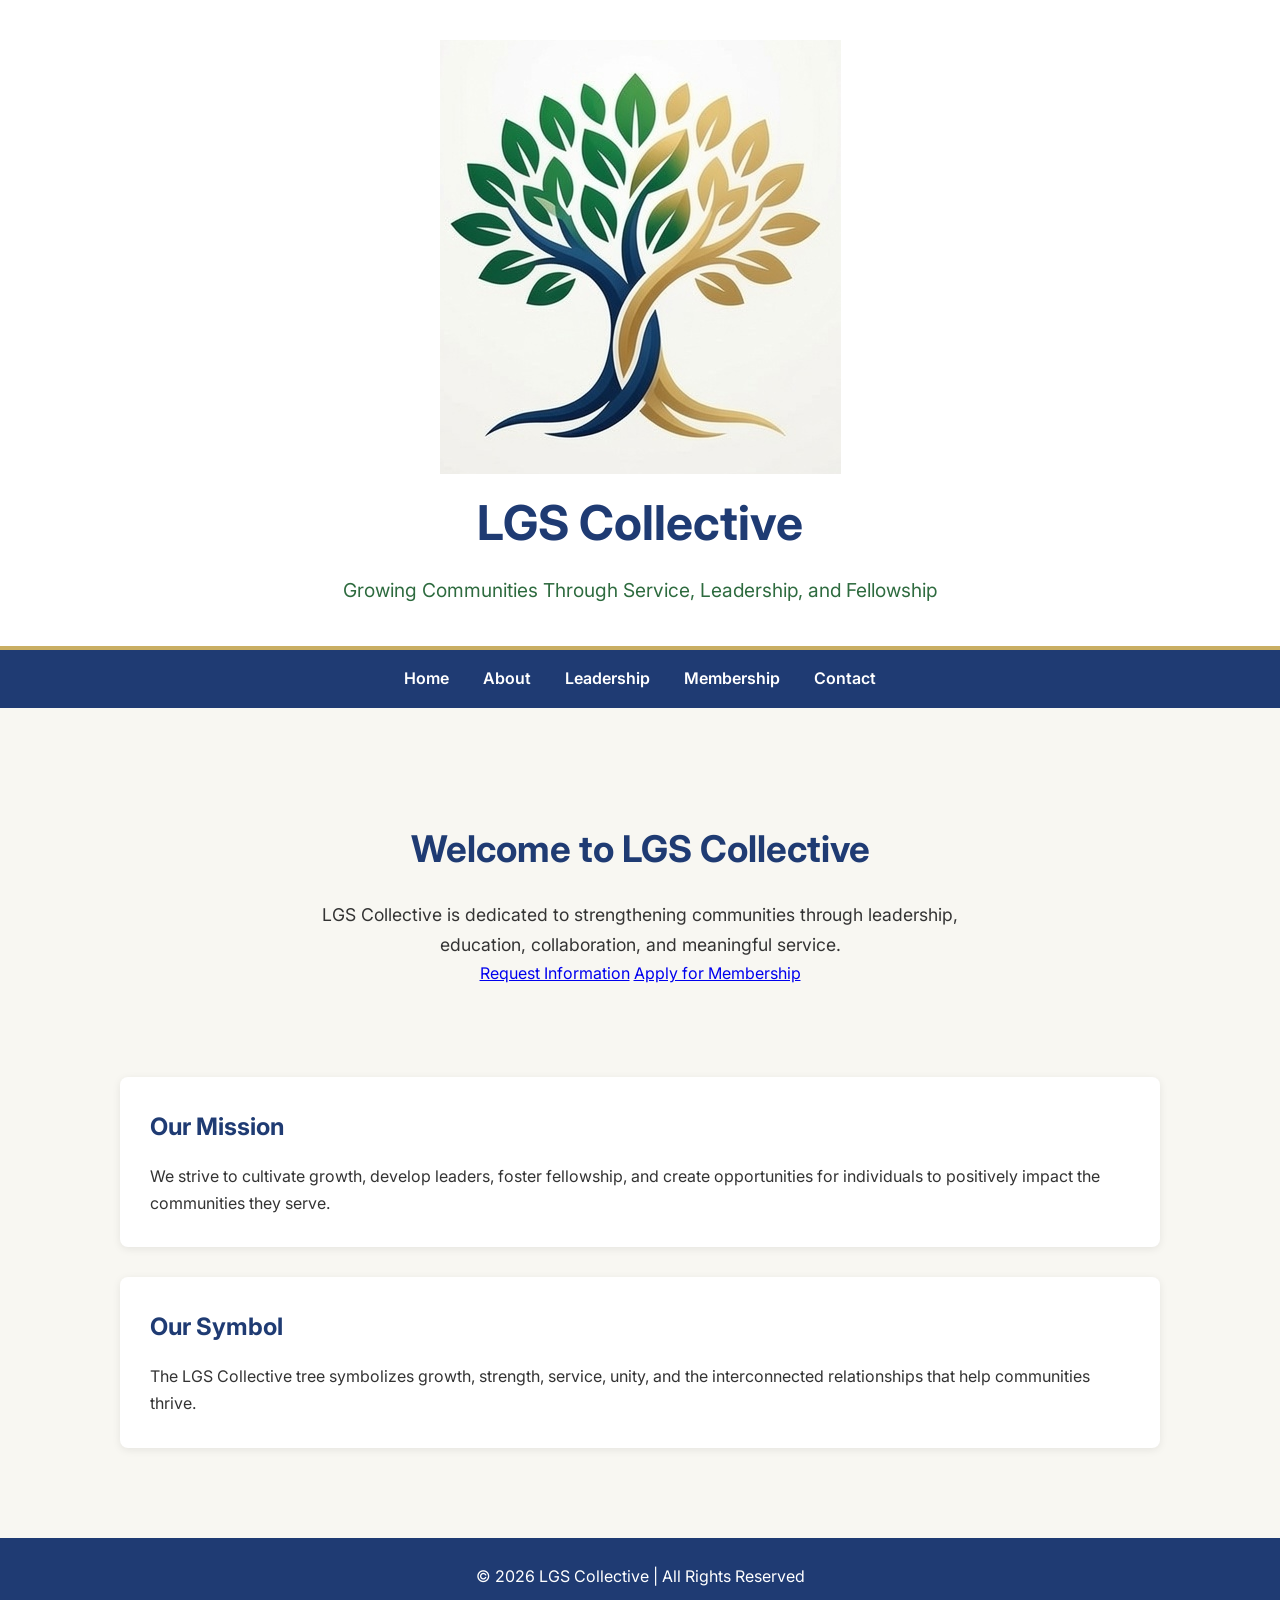
==== index.html @ 1732e491 "Update index.html" ====
<!DOCTYPE html>
<html lang="en">
<head>
    <meta charset="UTF-8">
    <meta name="viewport" content="width=device-width, initial-scale=1.0">
    <title>LGS Collective</title>
    <link rel="stylesheet" href="css/style.css">
</head>

<body>

<header>
    <div class="site-header">
        <img src="images/LGSTree.png" alt="LGS Collective Logo" class="logo">
        <div class="site-title">
            <h1>LGS Collective</h1>
            <p>Growing Communities Through Service, Leadership, and Fellowship</p>
        </div>
    </div>
</header>

<nav>
    <a href="index.html">Home</a>
    <a href="about.html">About</a>
    <a href="leadership.html">Leadership</a>
    <a href="membership.html">Membership</a>
    <a href="contact.html">Contact</a>
</nav>

<div class="container">

    <div class="hero">
        <h2>Welcome to LGS Collective</h2>

        <p>
            LGS Collective is dedicated to strengthening communities through
            leadership, education, collaboration, and meaningful service.
        </p>

        <a href="contact.html" class="btn">Request Information</a>
        <a href="membership.html" class="btn">Apply for Membership</a>
    </div>

    <div class="card">
        <h2>Our Mission</h2>
        <p>
            We strive to cultivate growth, develop leaders, foster fellowship,
            and create opportunities for individuals to positively impact the
            communities they serve.
        </p>
    </div>

    <div class="card">
        <h2>Our Symbol</h2>
        <p>
            The LGS Collective tree symbolizes growth, strength, service,
            unity, and the interconnected relationships that help communities thrive.
        </p>
    </div>

</div>

<footer>
    <p>&copy; 2026 LGS Collective | All Rights Reserved</p>
</footer>

</body>
</html>
---- css/style.css ----
@import url('https://fonts.googleapis.com/css2?family=Inter:wght@300;400;500;600;700&display=swap');

:root {
    --navy: #1F3B73;
    --forest: #2E6B3F;
    --sage: #6BA45C;
    --gold: #C9AE63;
    --light-gold: #DCCB98;
    --background: #F8F7F2;
    --text: #333333;
}

* {
    margin: 0;
    padding: 0;
    box-sizing: border-box;
}

body {
    font-family: 'Inter', sans-serif;
    background: var(--background);
    color: var(--text);
    line-height: 1.7;
}

header {
    background: white;
    border-bottom: 4px solid var(--gold);
    text-align: center;
    padding: 40px 20px;
}

header h1 {
    color: var(--navy);
    font-size: 3rem;
}

header p {
    color: var(--forest);
    font-size: 1.2rem;
    margin-top: 10px;
}

nav {
    background: var(--navy);
    text-align: center;
    padding: 15px;
}

nav a {
    color: white;
    text-decoration: none;
    padding: 0 15px;
    font-weight: 600;
}

nav a:hover {
    color: var(--light-gold);
}

.container {
    max-width: 1100px;
    margin: auto;
    padding: 50px 30px;
}

.hero {
    text-align: center;
    padding: 60px 20px;
}

.hero h2 {
    color: var(--navy);
    font-size: 2.3rem;
    margin-bottom: 20px;
}

.hero p {
    max-width: 700px;
    margin: auto;
    font-size: 1.1rem;
}

.button {
    display: inline-block;
    margin: 15px 10px;
    padding: 14px 22px;
    border-radius: 5px;
    text-decoration: none;
    font-weight: 600;
}

.button-primary {
    background: var(--forest);
    color: white;
}

.button-secondary {
    background: var(--gold);
    color: white;
}

.button-primary:hover {
    background: var(--sage);
}

.button-secondary:hover {
    background: #b89b4d;
}

.card {
    background: white;
    padding: 30px;
    border-radius: 8px;
    margin-top: 30px;
    box-shadow: 0 2px 8px rgba(0,0,0,.08);
}

h2 {
    color: var(--navy);
    margin-bottom: 15px;
}

footer {
    background: var(--navy);
    color: white;
    text-align: center;
    padding: 25px;
    margin-top: 40px;
}
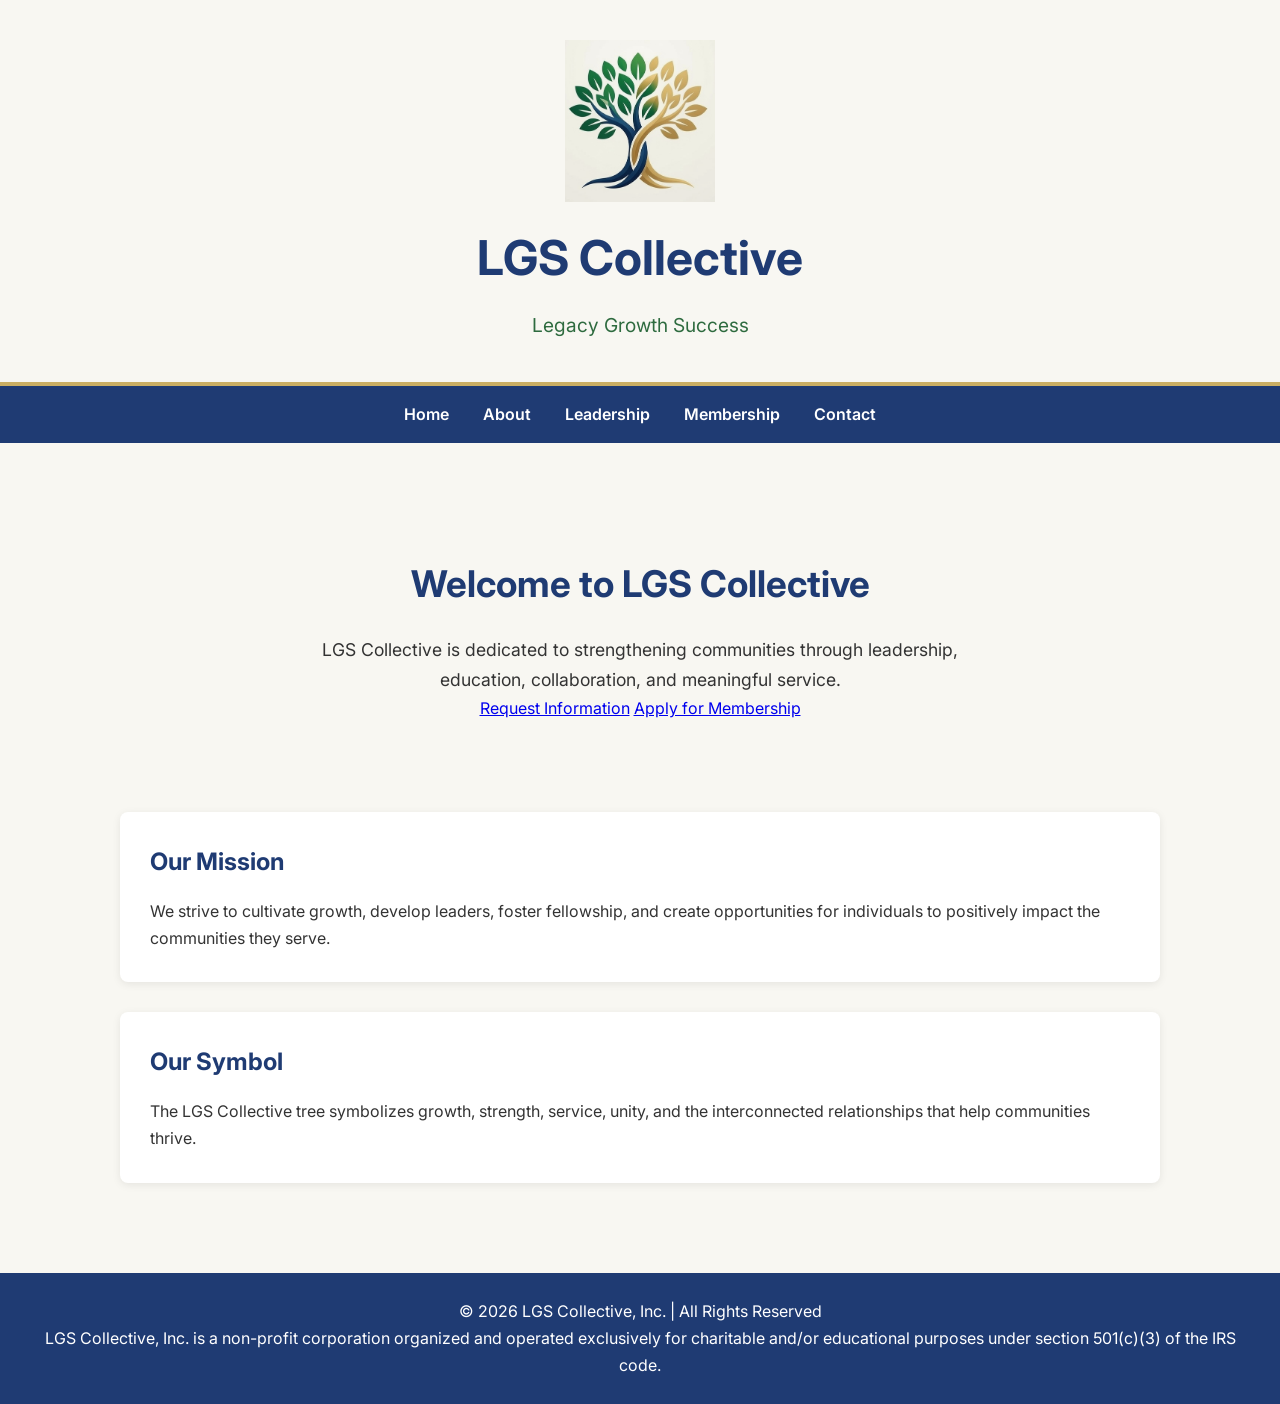
==== commit eb8c068f: "Update index.html header and footer changes" ====
--- a/index.html
+++ b/index.html
@@ -14,7 +14,7 @@
         <img src="images/LGSTree.png" alt="LGS Collective Logo" class="logo">
         <div class="site-title">
             <h1>LGS Collective</h1>
-            <p>Growing Communities Through Service, Leadership, and Fellowship</p>
+            <p>Legacy Growth Success</p>
         </div>
     </div>
 </header>
@@ -61,7 +61,10 @@
 </div>
 
 <footer>
-    <p>&copy; 2026 LGS Collective | All Rights Reserved</p>
+    <p class="copyright">&copy; 2026 LGS Collective, Inc. | All Rights Reserved</p>
+    <p class="footer-disclaimer">
+        LGS Collective, Inc. is a non-profit corporation organized and operated exclusively for charitable and/or educational purposes under section 501(c)(3) of the IRS code.
+    </p>
 </footer>
 
 </body>
--- a/css/style.css
+++ b/css/style.css
@@ -24,10 +24,19 @@
 }
 
 header {
-    background: white;
+    background: var(--background);
     border-bottom: 4px solid var(--gold);
     text-align: center;
     padding: 40px 20px;
+}
+
+.logo {
+    max-width: 150px; /* Limits size on desktop (adjust 150px larger/smaller as needed) */
+    width: 100%;      /* Allows it to shrink fluidly on small screens */
+    height: auto;     /* Maintains the original proportions without stretching */
+    display: block;   /* Removes unwanted inline space below the image */
+    margin: 0 auto 15px auto; /* Centers the image and adds space above the title */
+    mix-blend-mode: multiply; /* Blends out the white square background on the logo image */
 }
 
 header h1 {
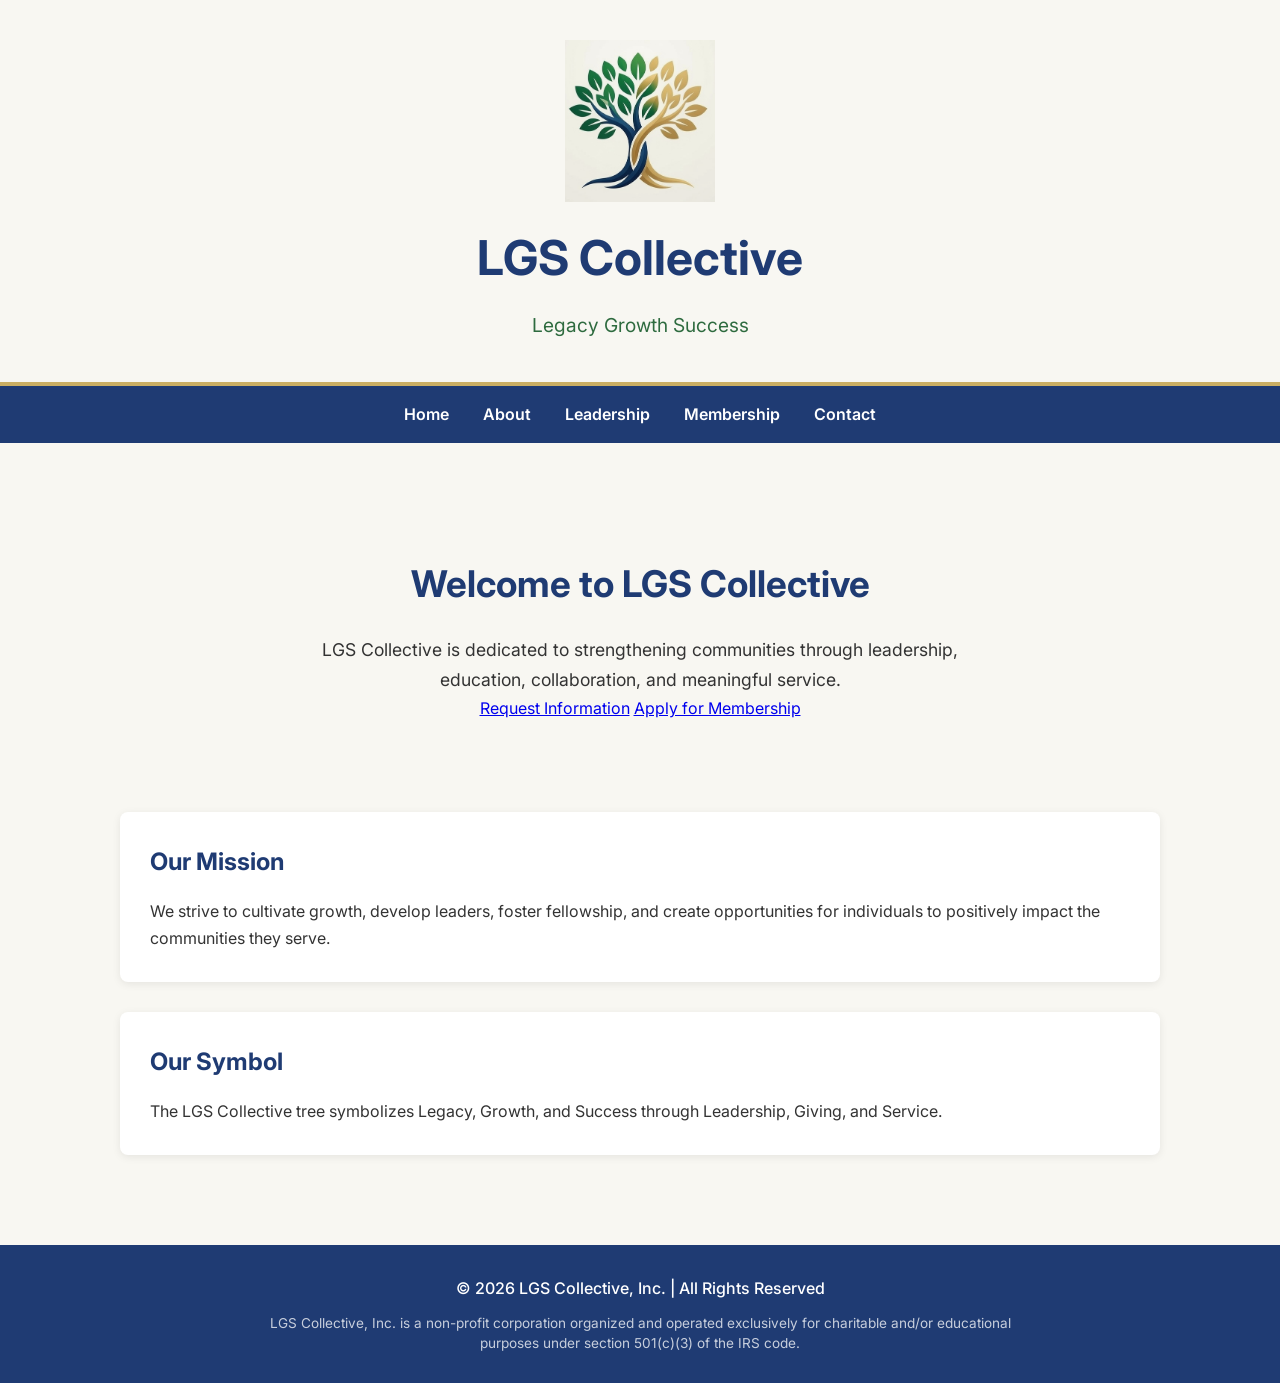
==== commit 10981fbd: "Update index.html symbol update" ====
--- a/index.html
+++ b/index.html
@@ -52,9 +52,7 @@
 
     <div class="card">
         <h2>Our Symbol</h2>
-        <p>
-            The LGS Collective tree symbolizes growth, strength, service,
-            unity, and the interconnected relationships that help communities thrive.
+        <p>The LGS Collective tree symbolizes Legacy, Growth, and Success through Leadership, Giving, and Service. 
         </p>
     </div>
 
--- a/css/style.css
+++ b/css/style.css
@@ -134,6 +134,20 @@
     background: var(--navy);
     color: white;
     text-align: center;
-    padding: 25px;
+    padding: 30px 20px;
     margin-top: 40px;
 }
+
+.copyright {
+    font-size: 1rem;
+    font-weight: 500;
+    margin-bottom: 10px;
+}
+
+.footer-disclaimer {
+    font-size: 0.85rem;
+    color: rgba(255, 255, 255, 0.75); /* Softens the text to lower visual dominance */
+    max-width: 800px;                  /* Keeps long text bounded for easy reading */
+    margin: 0 auto;
+    line-height: 1.5;
+}
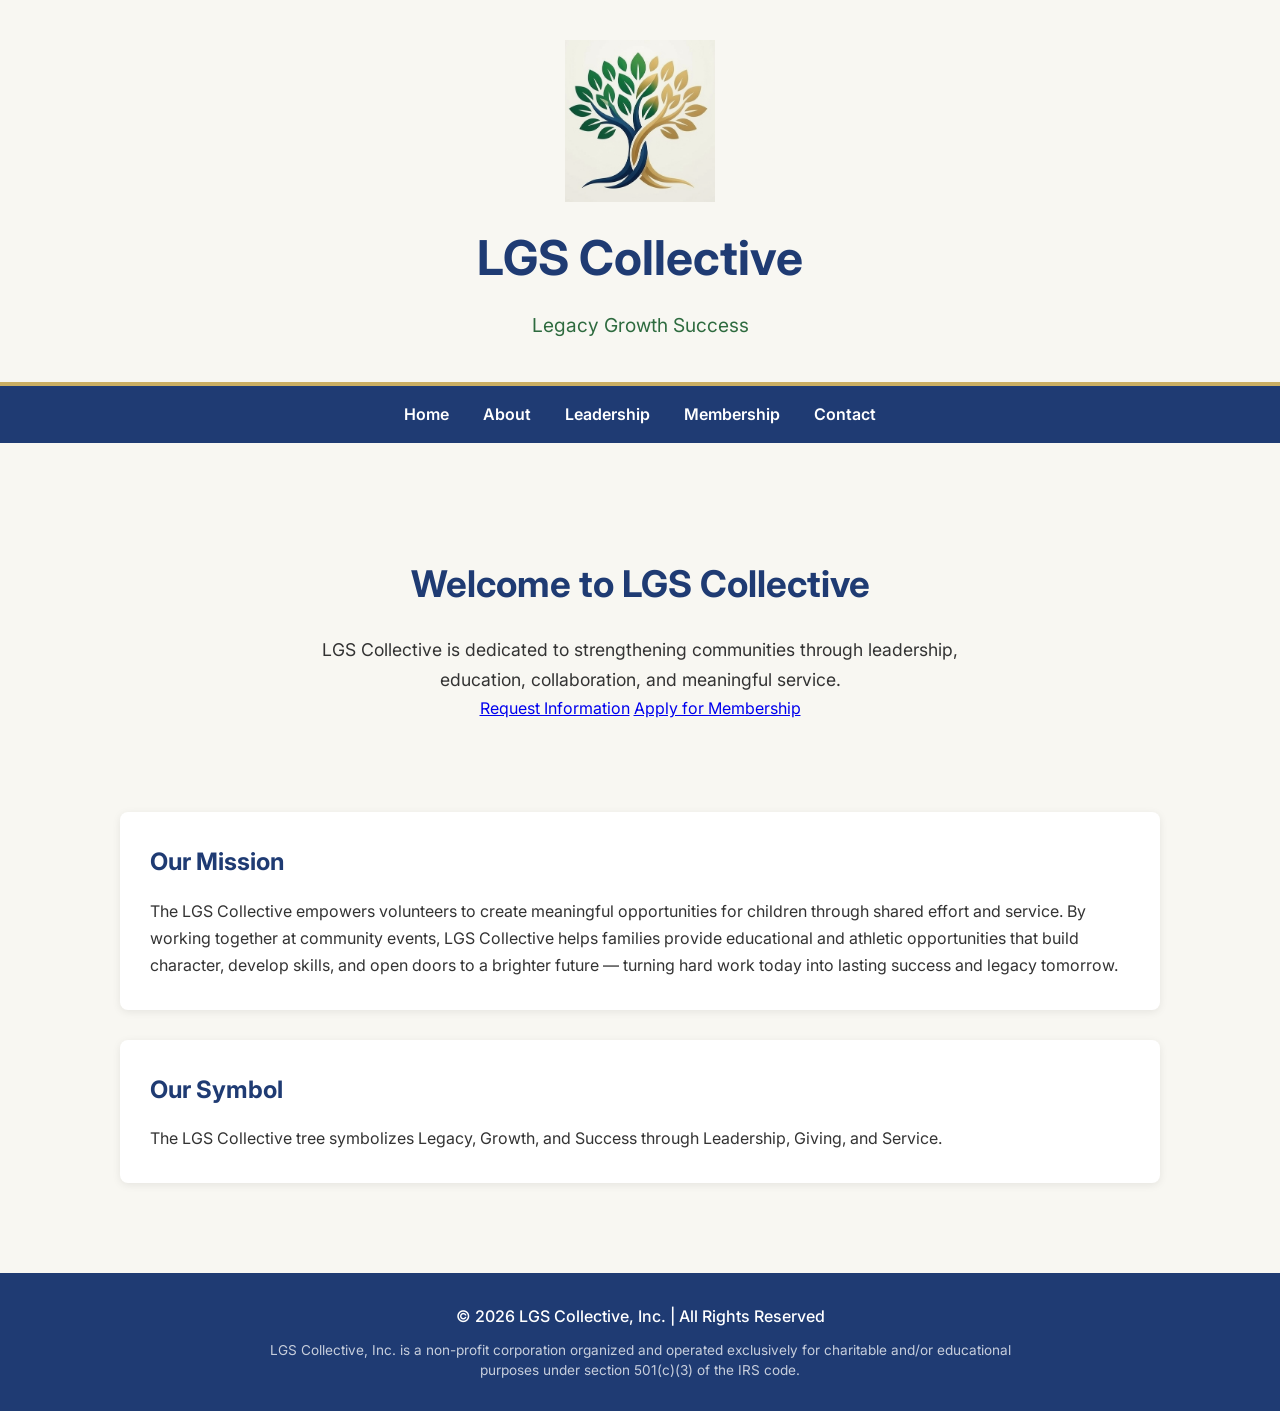
==== commit fa72a6cb: "Update index.html updated the mission statement and corrected the symbol statement for line breaks" ====
--- a/index.html
+++ b/index.html
@@ -44,15 +44,18 @@
     <div class="card">
         <h2>Our Mission</h2>
         <p>
-            We strive to cultivate growth, develop leaders, foster fellowship,
-            and create opportunities for individuals to positively impact the
-            communities they serve.
+            The LGS Collective empowers volunteers to create meaningful opportunities 
+            for children through shared effort and service. By working together at 
+            community events, LGS Collective helps families provide educational and 
+            athletic opportunities that build character, develop skills, and open doors
+            to a brighter future — turning hard work today into lasting success and legacy tomorrow.
         </p>
     </div>
 
     <div class="card">
         <h2>Our Symbol</h2>
-        <p>The LGS Collective tree symbolizes Legacy, Growth, and Success through Leadership, Giving, and Service. 
+        <p>The LGS Collective tree symbolizes Legacy, Growth, and Success
+            through Leadership, Giving, and Service. 
         </p>
     </div>
 
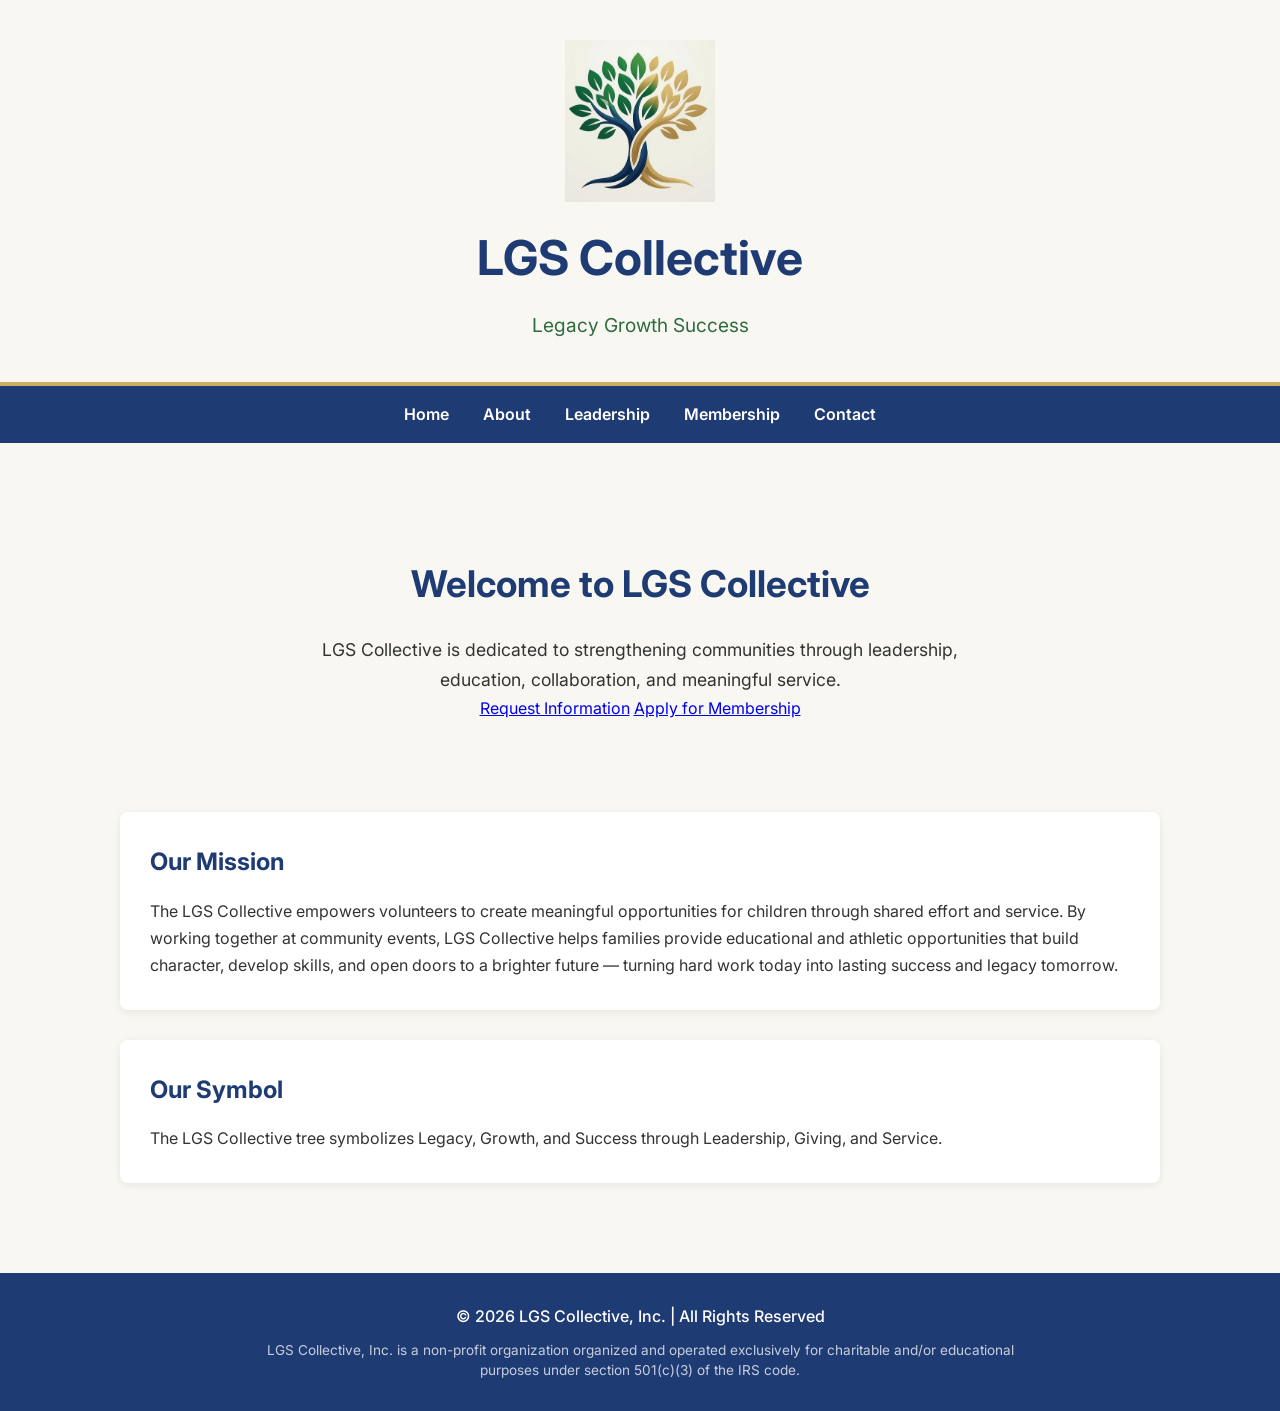
==== commit 406c104b: "Update index.html footer word fix" ====
--- a/index.html
+++ b/index.html
@@ -64,7 +64,7 @@
 <footer>
     <p class="copyright">&copy; 2026 LGS Collective, Inc. | All Rights Reserved</p>
     <p class="footer-disclaimer">
-        LGS Collective, Inc. is a non-profit corporation organized and operated exclusively for charitable and/or educational purposes under section 501(c)(3) of the IRS code.
+        LGS Collective, Inc. is a non-profit organization organized and operated exclusively for charitable and/or educational purposes under section 501(c)(3) of the IRS code.
     </p>
 </footer>
 
